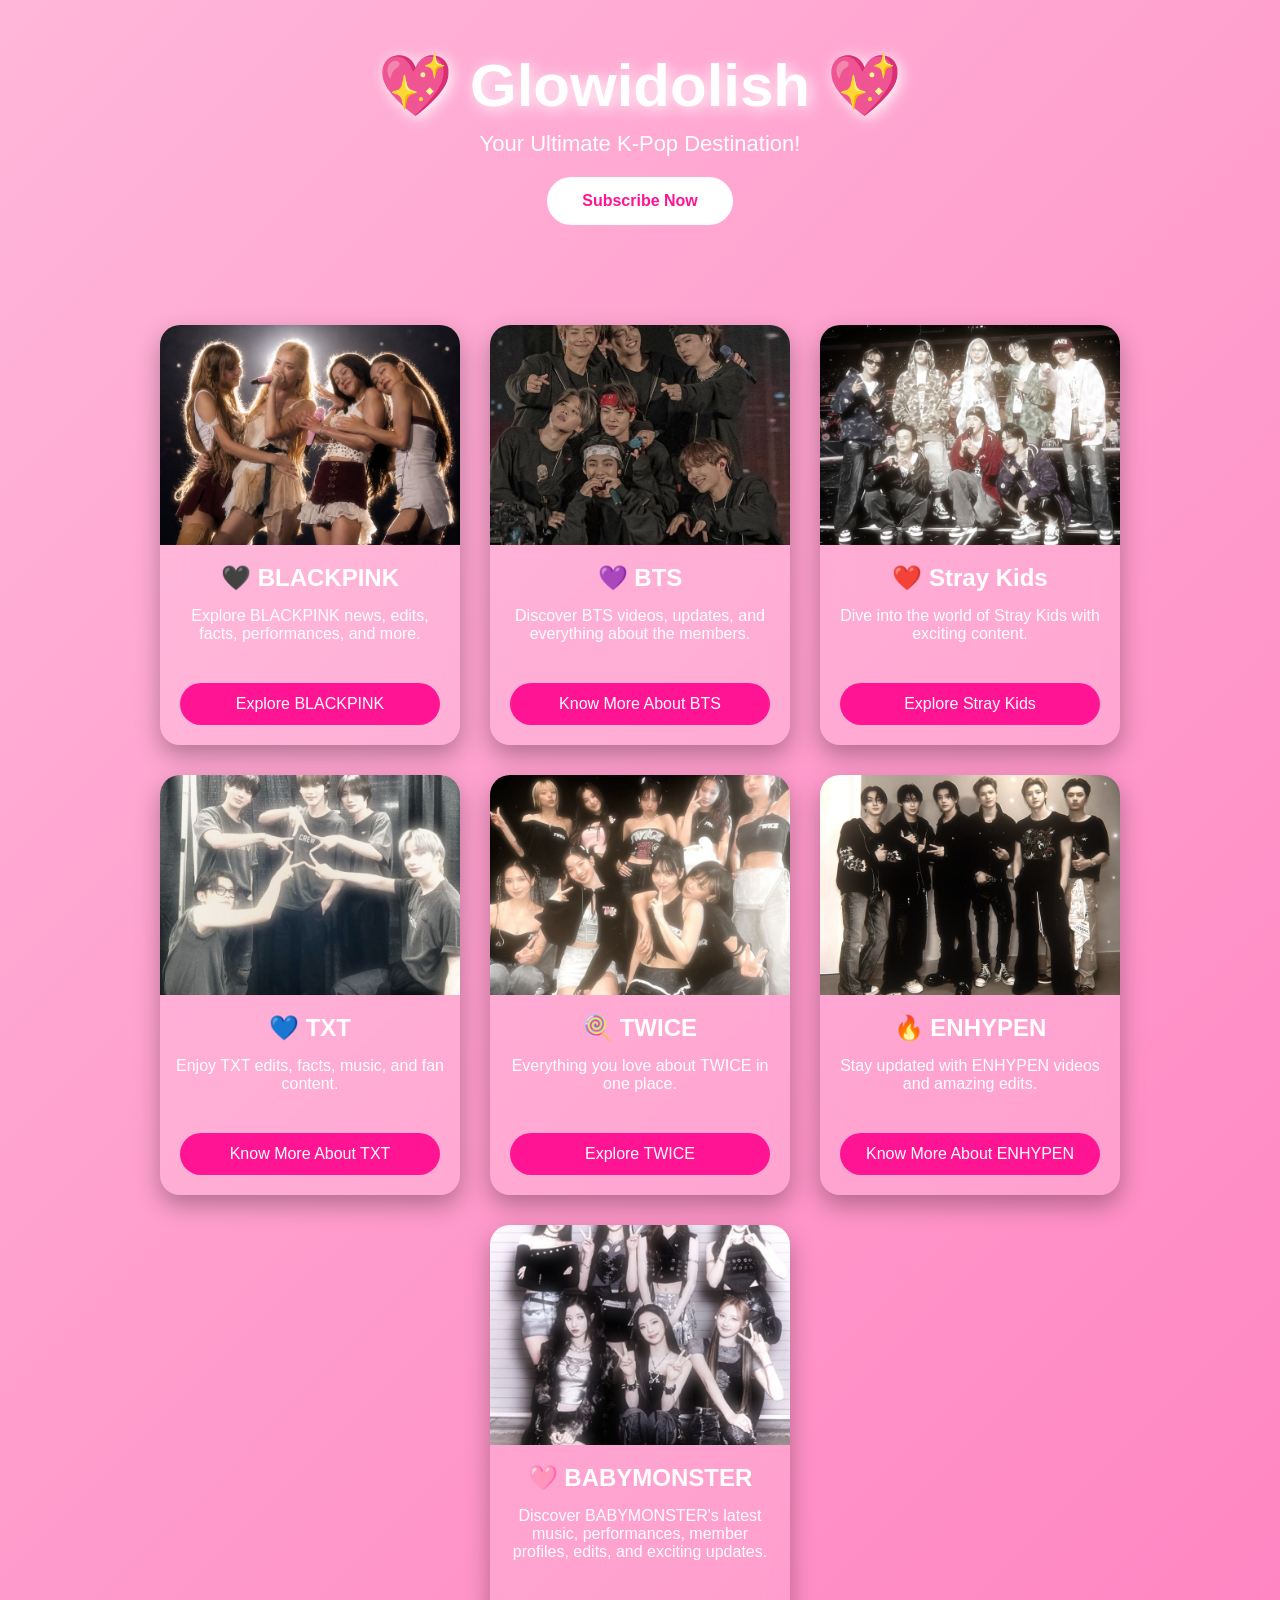
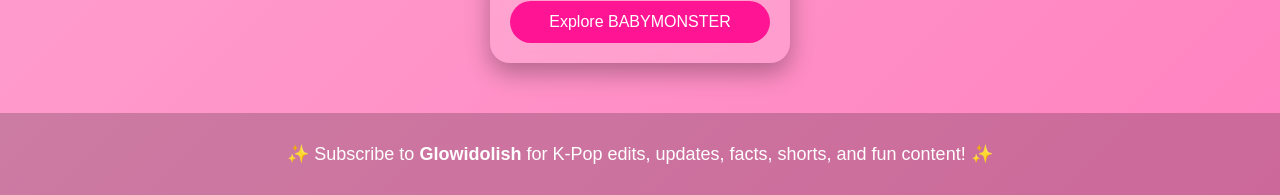
==== index.html @ b87f511a "Rename myprofile.html to index.html" ====
<!DOCTYPE html>
<html lang="en">
<head>
<meta charset="UTF-8">
<meta name="viewport" content="width=device-width, initial-scale=1.0">
<title>Glowidolish | K-Pop Universe</title>

<style>

*{
margin:0;
padding:0;
box-sizing:border-box;
font-family:Arial, sans-serif;
}

body{
background:linear-gradient(135deg,#ffb6d9,#ff69b4,#ff1493);
background-size:300% 300%;
animation:bgMove 10s infinite alternate;
color:white;
}

@keyframes bgMove{
0%{background-position:left;}
100%{background-position:right;}
}

header{
text-align:center;
padding:50px;
}

header h1{
font-size:60px;
text-shadow:3px 3px 15px white;
animation:glow 2s infinite alternate;
}

@keyframes glow{
from{text-shadow:0 0 10px white;}
to{text-shadow:0 0 30px hotpink;}
}

header p{
font-size:22px;
margin-top:10px;
}

.subscribe{
display:inline-block;
margin-top:20px;
padding:15px 35px;
background:white;
color:#ff1493;
border-radius:40px;
text-decoration:none;
font-weight:bold;
transition:.4s;
}

.subscribe:hover{
transform:scale(1.1);
background:#ffe6f2;
}

.container{
display:flex;
flex-wrap:wrap;
justify-content:center;
gap:30px;
padding:50px;
}

.card{
width:300px;
background:rgba(255,255,255,.15);
backdrop-filter:blur(12px);
border-radius:20px;
overflow:hidden;
transition:.5s;
box-shadow:0 10px 25px rgba(0,0,0,.3);
}

.card:hover{
transform:translateY(-10px) scale(1.05);
}

.card img{
width:100%;
height:220px;
object-fit:cover;
}

.card h2{
text-align:center;
padding:15px;
}

.card p{
padding:0 15px 20px;
text-align:center;
}

.card a{
display:block;
text-align:center;
margin:20px;
padding:12px;
background:#ff1493;
color:white;
text-decoration:none;
border-radius:30px;
transition:.3s;
}

.card a:hover{
background:white;
color:#ff1493;
}

footer{
text-align:center;
padding:30px;
font-size:18px;
background:rgba(0,0,0,.2);
}

</style>

</head>

<body>

<header>

<h1>💖 Glowidolish 💖</h1>

<p>Your Ultimate K-Pop Destination!</p>

<a class="subscribe" href="https://youtube.com/@Glowidolish" target="_blank">
Subscribe Now
</a>

</header>

<div class="container">

<div class="card">
<img src="blackpink.jpg" alt="BLACKPINK">
<h2>🖤 BLACKPINK</h2>
<p>Explore BLACKPINK news, edits, facts, performances, and more.</p>
<a href="blackpink.html">Explore BLACKPINK</a>
</div>

<div class="card">
<img src="bts.jpg" alt="BTS">
<h2>💜 BTS</h2>
<p>Discover BTS videos, updates, and everything about the members.</p>
<a href="#">Know More About BTS</a>
</div>

<div class="card">
<img src="straykids.jpg" alt="Stray Kids">
<h2>❤️ Stray Kids</h2>
<p>Dive into the world of Stray Kids with exciting content.</p>
<a href="#">Explore Stray Kids</a>
</div>

<div class="card">
<img src="txt.jpg" alt="TXT">
<h2>💙 TXT</h2>
<p>Enjoy TXT edits, facts, music, and fan content.</p>
<a href="#">Know More About TXT</a>
</div>

<div class="card">
<img src="twice.jpg" alt="TWICE">
<h2>🍭 TWICE</h2>
<p>Everything you love about TWICE in one place.</p>
<a href="#">Explore TWICE</a>
</div>

<div class="card">
<img src="enhypen.jpg" alt="ENHYPEN">
<h2>🔥 ENHYPEN</h2>
<p>Stay updated with ENHYPEN videos and amazing edits.</p>
<a href="#">Know More About ENHYPEN</a>
</div>

<div class="card">
<img src="babymonster.jpg" alt="BABYMONSTER">
<h2>🩷 BABYMONSTER</h2>
<p>Discover BABYMONSTER's latest music, performances, member profiles, edits, and exciting updates.</p>
<a href="#">Explore BABYMONSTER</a>
</div>

</div>

<footer>

✨ Subscribe to <b>Glowidolish</b> for K-Pop edits, updates, facts, shorts, and fun content! ✨

</footer>

</body>
</html>
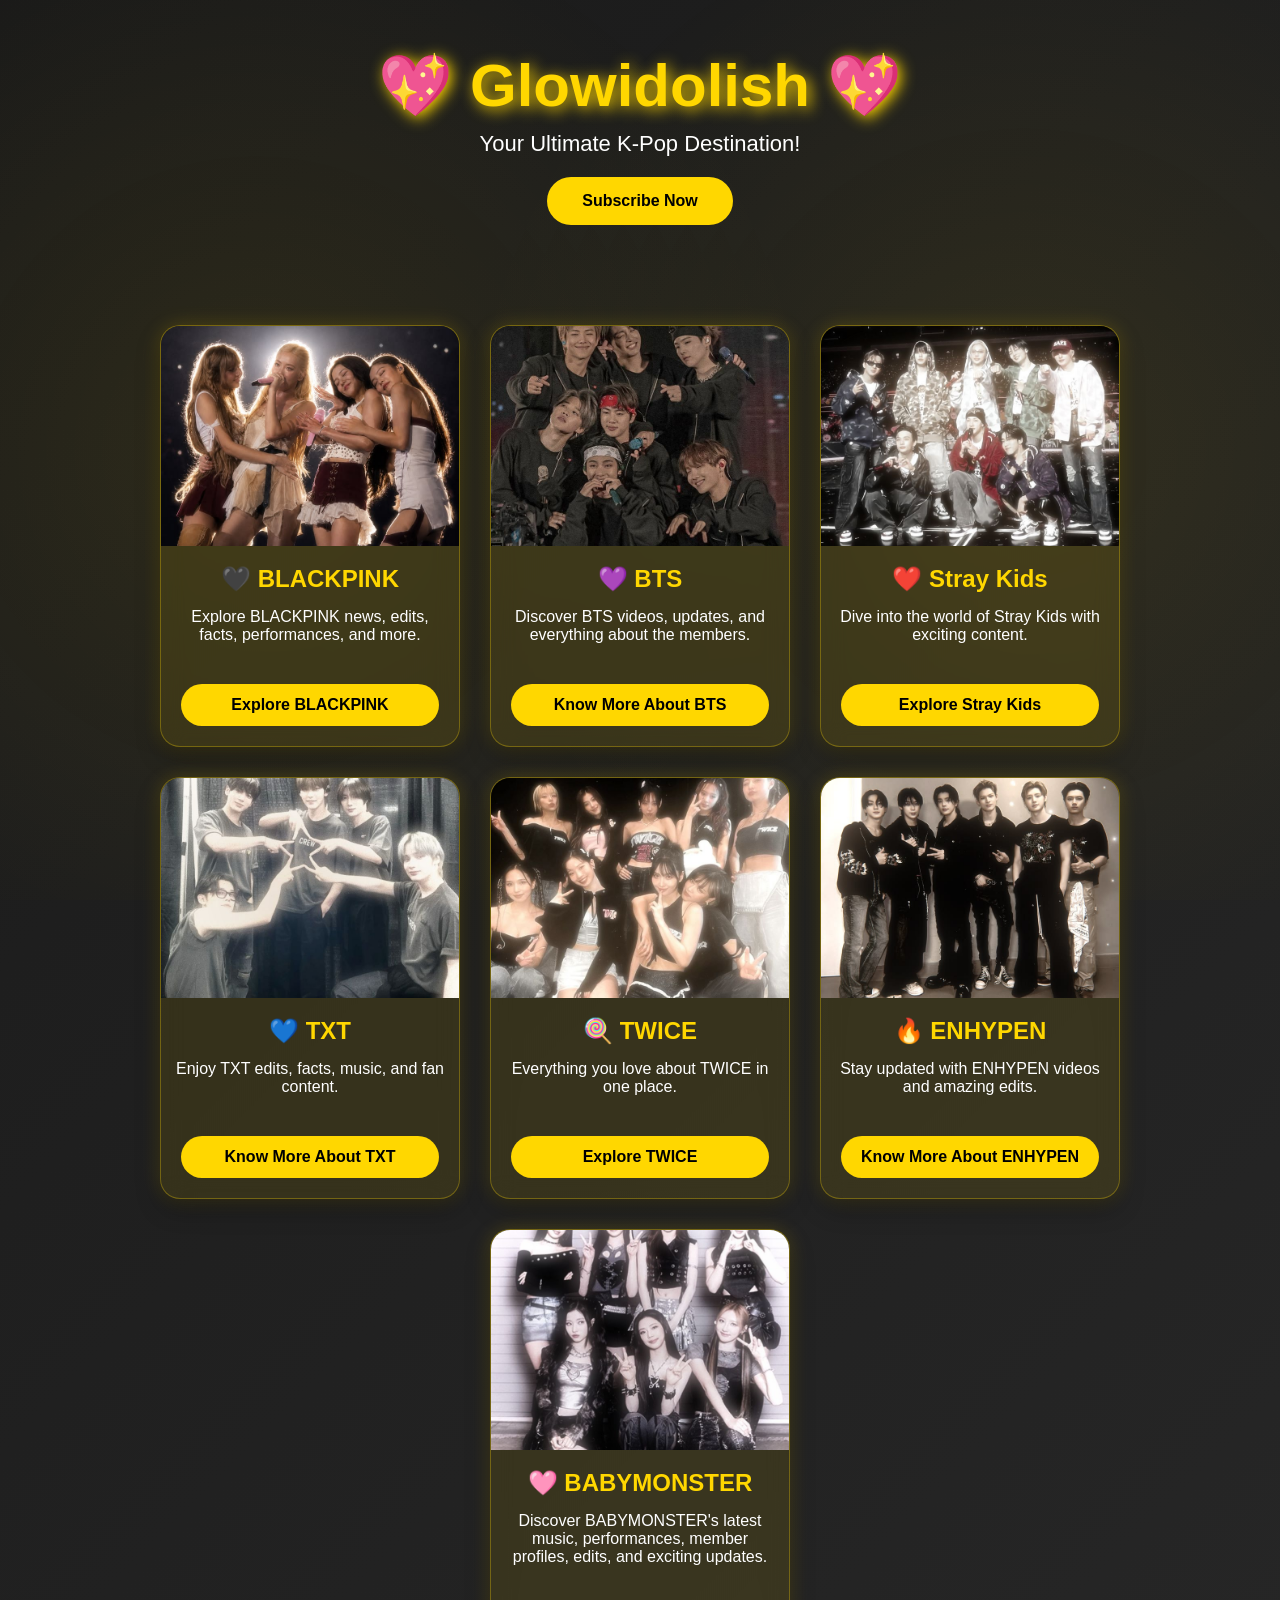
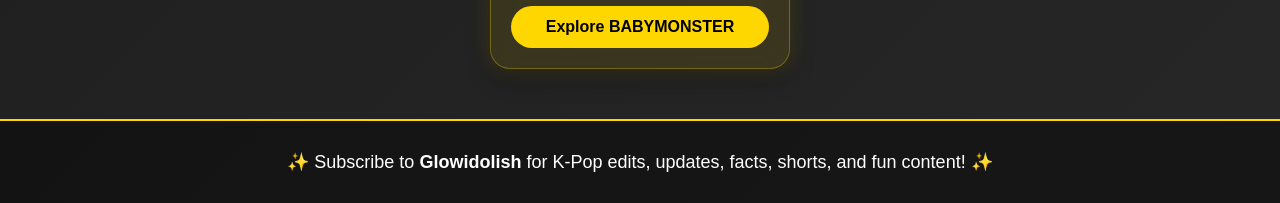
==== commit 8f8bbe60: "Change background to black and golden sparkly" ====
--- a/index.html
+++ b/index.html
@@ -1,208 +1,236 @@
-<!DOCTYPE html>
-<html lang="en">
-<head>
-<meta charset="UTF-8">
-<meta name="viewport" content="width=device-width, initial-scale=1.0">
-<title>Glowidolish | K-Pop Universe</title>
-
-<style>
-
-*{
-margin:0;
-padding:0;
-box-sizing:border-box;
-font-family:Arial, sans-serif;
-}
-
-body{
-background:linear-gradient(135deg,#ffb6d9,#ff69b4,#ff1493);
-background-size:300% 300%;
-animation:bgMove 10s infinite alternate;
-color:white;
-}
-
-@keyframes bgMove{
-0%{background-position:left;}
-100%{background-position:right;}
-}
-
-header{
-text-align:center;
-padding:50px;
-}
-
-header h1{
-font-size:60px;
-text-shadow:3px 3px 15px white;
-animation:glow 2s infinite alternate;
-}
-
-@keyframes glow{
-from{text-shadow:0 0 10px white;}
-to{text-shadow:0 0 30px hotpink;}
-}
-
-header p{
-font-size:22px;
-margin-top:10px;
-}
-
-.subscribe{
-display:inline-block;
-margin-top:20px;
-padding:15px 35px;
-background:white;
-color:#ff1493;
-border-radius:40px;
-text-decoration:none;
-font-weight:bold;
-transition:.4s;
-}
-
-.subscribe:hover{
-transform:scale(1.1);
-background:#ffe6f2;
-}
-
-.container{
-display:flex;
-flex-wrap:wrap;
-justify-content:center;
-gap:30px;
-padding:50px;
-}
-
-.card{
-width:300px;
-background:rgba(255,255,255,.15);
-backdrop-filter:blur(12px);
-border-radius:20px;
-overflow:hidden;
-transition:.5s;
-box-shadow:0 10px 25px rgba(0,0,0,.3);
-}
-
-.card:hover{
-transform:translateY(-10px) scale(1.05);
-}
-
-.card img{
-width:100%;
-height:220px;
-object-fit:cover;
-}
-
-.card h2{
-text-align:center;
-padding:15px;
-}
-
-.card p{
-padding:0 15px 20px;
-text-align:center;
-}
-
-.card a{
-display:block;
-text-align:center;
-margin:20px;
-padding:12px;
-background:#ff1493;
-color:white;
-text-decoration:none;
-border-radius:30px;
-transition:.3s;
-}
-
-.card a:hover{
-background:white;
-color:#ff1493;
-}
-
-footer{
-text-align:center;
-padding:30px;
-font-size:18px;
-background:rgba(0,0,0,.2);
-}
-
-</style>
-
-</head>
-
-<body>
-
-<header>
-
-<h1>💖 Glowidolish 💖</h1>
-
-<p>Your Ultimate K-Pop Destination!</p>
-
-<a class="subscribe" href="https://youtube.com/@Glowidolish" target="_blank">
-Subscribe Now
-</a>
-
-</header>
-
-<div class="container">
-
-<div class="card">
-<img src="blackpink.jpg" alt="BLACKPINK">
-<h2>🖤 BLACKPINK</h2>
-<p>Explore BLACKPINK news, edits, facts, performances, and more.</p>
-<a href="blackpink.html">Explore BLACKPINK</a>
-</div>
-
-<div class="card">
-<img src="bts.jpg" alt="BTS">
-<h2>💜 BTS</h2>
-<p>Discover BTS videos, updates, and everything about the members.</p>
-<a href="#">Know More About BTS</a>
-</div>
-
-<div class="card">
-<img src="straykids.jpg" alt="Stray Kids">
-<h2>❤️ Stray Kids</h2>
-<p>Dive into the world of Stray Kids with exciting content.</p>
-<a href="#">Explore Stray Kids</a>
-</div>
-
-<div class="card">
-<img src="txt.jpg" alt="TXT">
-<h2>💙 TXT</h2>
-<p>Enjoy TXT edits, facts, music, and fan content.</p>
-<a href="#">Know More About TXT</a>
-</div>
-
-<div class="card">
-<img src="twice.jpg" alt="TWICE">
-<h2>🍭 TWICE</h2>
-<p>Everything you love about TWICE in one place.</p>
-<a href="#">Explore TWICE</a>
-</div>
-
-<div class="card">
-<img src="enhypen.jpg" alt="ENHYPEN">
-<h2>🔥 ENHYPEN</h2>
-<p>Stay updated with ENHYPEN videos and amazing edits.</p>
-<a href="#">Know More About ENHYPEN</a>
-</div>
-
-<div class="card">
-<img src="babymonster.jpg" alt="BABYMONSTER">
-<h2>🩷 BABYMONSTER</h2>
-<p>Discover BABYMONSTER's latest music, performances, member profiles, edits, and exciting updates.</p>
-<a href="#">Explore BABYMONSTER</a>
-</div>
-
-</div>
-
-<footer>
-
-✨ Subscribe to <b>Glowidolish</b> for K-Pop edits, updates, facts, shorts, and fun content! ✨
-
-</footer>
-
-</body>
-</html>
-
+<!DOCTYPE html>
+<html lang="en">
+<head>
+<meta charset="UTF-8">
+<meta name="viewport" content="width=device-width, initial-scale=1.0">
+<title>Glowidolish | K-Pop Universe</title>
+
+<style>
+
+*{
+margin:0;
+padding:0;
+box-sizing:border-box;
+font-family:Arial, sans-serif;
+}
+
+body{
+background:linear-gradient(135deg,#1a1a1a,#2d2d2d,#000000);
+background-size:300% 300%;
+animation:bgMove 10s infinite alternate;
+color:white;
+position:relative;
+overflow-x:hidden;
+}
+
+body::before{
+content:'';
+position:fixed;
+top:0;
+left:0;
+width:100%;
+height:100%;
+background:
+radial-gradient(circle at 20% 50%, rgba(255,215,0,.08) 0%, transparent 50%),
+radial-gradient(circle at 80% 50%, rgba(255,215,0,.08) 0%, transparent 50%);
+pointer-events:none;
+animation:sparkle 4s infinite;
+z-index:-1;
+}
+
+@keyframes sparkle{
+0%, 100%{opacity:.5;}
+50%{opacity:1;}
+}
+
+@keyframes bgMove{
+0%{background-position:left;}
+100%{background-position:right;}
+}
+
+header{
+text-align:center;
+padding:50px;
+}
+
+header h1{
+font-size:60px;
+text-shadow:3px 3px 15px #ffd700;
+animation:glow 2s infinite alternate;
+color:#ffd700;
+}
+
+@keyframes glow{
+from{text-shadow:0 0 10px #ffd700;}
+to{text-shadow:0 0 30px #ffed4e;}
+}
+
+header p{
+font-size:22px;
+margin-top:10px;
+}
+
+.subscribe{
+display:inline-block;
+margin-top:20px;
+padding:15px 35px;
+background:#ffd700;
+color:#000000;
+border-radius:40px;
+text-decoration:none;
+font-weight:bold;
+transition:.4s;
+}
+
+.subscribe:hover{
+transform:scale(1.1);
+background:#ffed4e;
+box-shadow:0 0 20px #ffd700;
+}
+
+.container{
+display:flex;
+flex-wrap:wrap;
+justify-content:center;
+gap:30px;
+padding:50px;
+}
+
+.card{
+width:300px;
+background:rgba(255,215,0,.1);
+backdrop-filter:blur(12px);
+border-radius:20px;
+overflow:hidden;
+transition:.5s;
+box-shadow:0 10px 25px rgba(0,0,0,.3), 0 0 20px rgba(255,215,0,.2);
+border:1px solid rgba(255,215,0,.3);
+}
+
+.card:hover{
+transform:translateY(-10px) scale(1.05);
+box-shadow:0 10px 25px rgba(0,0,0,.3), 0 0 40px rgba(255,215,0,.4);
+}
+
+.card img{
+width:100%;
+height:220px;
+object-fit:cover;
+}
+
+.card h2{
+text-align:center;
+padding:15px;
+color:#ffd700;
+}
+
+.card p{
+padding:0 15px 20px;
+text-align:center;
+}
+
+.card a{
+display:block;
+text-align:center;
+margin:20px;
+padding:12px;
+background:#ffd700;
+color:#000000;
+text-decoration:none;
+border-radius:30px;
+transition:.3s;
+font-weight:bold;
+}
+
+.card a:hover{
+background:#ffed4e;
+box-shadow:0 0 15px #ffd700;
+}
+
+footer{
+text-align:center;
+padding:30px;
+font-size:18px;
+background:rgba(0,0,0,.4);
+border-top:2px solid #ffd700;
+}
+
+</style>
+
+</head>
+
+<body>
+
+<header>
+
+<h1>💖 Glowidolish 💖</h1>
+
+<p>Your Ultimate K-Pop Destination!</p>
+
+<a class="subscribe" href="https://youtube.com/@Glowidolish" target="_blank">
+Subscribe Now
+</a>
+
+</header>
+
+<div class="container">
+
+<div class="card">
+<img src="blackpink.jpg" alt="BLACKPINK">
+<h2>🖤 BLACKPINK</h2>
+<p>Explore BLACKPINK news, edits, facts, performances, and more.</p>
+<a href="blackpink.html">Explore BLACKPINK</a>
+</div>
+
+<div class="card">
+<img src="bts.jpg" alt="BTS">
+<h2>💜 BTS</h2>
+<p>Discover BTS videos, updates, and everything about the members.</p>
+<a href="#">Know More About BTS</a>
+</div>
+
+<div class="card">
+<img src="straykids.jpg" alt="Stray Kids">
+<h2>❤️ Stray Kids</h2>
+<p>Dive into the world of Stray Kids with exciting content.</p>
+<a href="#">Explore Stray Kids</a>
+</div>
+
+<div class="card">
+<img src="txt.jpg" alt="TXT">
+<h2>💙 TXT</h2>
+<p>Enjoy TXT edits, facts, music, and fan content.</p>
+<a href="#">Know More About TXT</a>
+</div>
+
+<div class="card">
+<img src="twice.jpg" alt="TWICE">
+<h2>🍭 TWICE</h2>
+<p>Everything you love about TWICE in one place.</p>
+<a href="#">Explore TWICE</a>
+</div>
+
+<div class="card">
+<img src="enhypen.jpg" alt="ENHYPEN">
+<h2>🔥 ENHYPEN</h2>
+<p>Stay updated with ENHYPEN videos and amazing edits.</p>
+<a href="#">Know More About ENHYPEN</a>
+</div>
+
+<div class="card">
+<img src="babymonster.jpg" alt="BABYMONSTER">
+<h2>🩷 BABYMONSTER</h2>
+<p>Discover BABYMONSTER's latest music, performances, member profiles, edits, and exciting updates.</p>
+<a href="#">Explore BABYMONSTER</a>
+</div>
+
+</div>
+
+<footer>
+
+✨ Subscribe to <b>Glowidolish</b> for K-Pop edits, updates, facts, shorts, and fun content! ✨
+
+</footer>
+
+</body>
+</html>
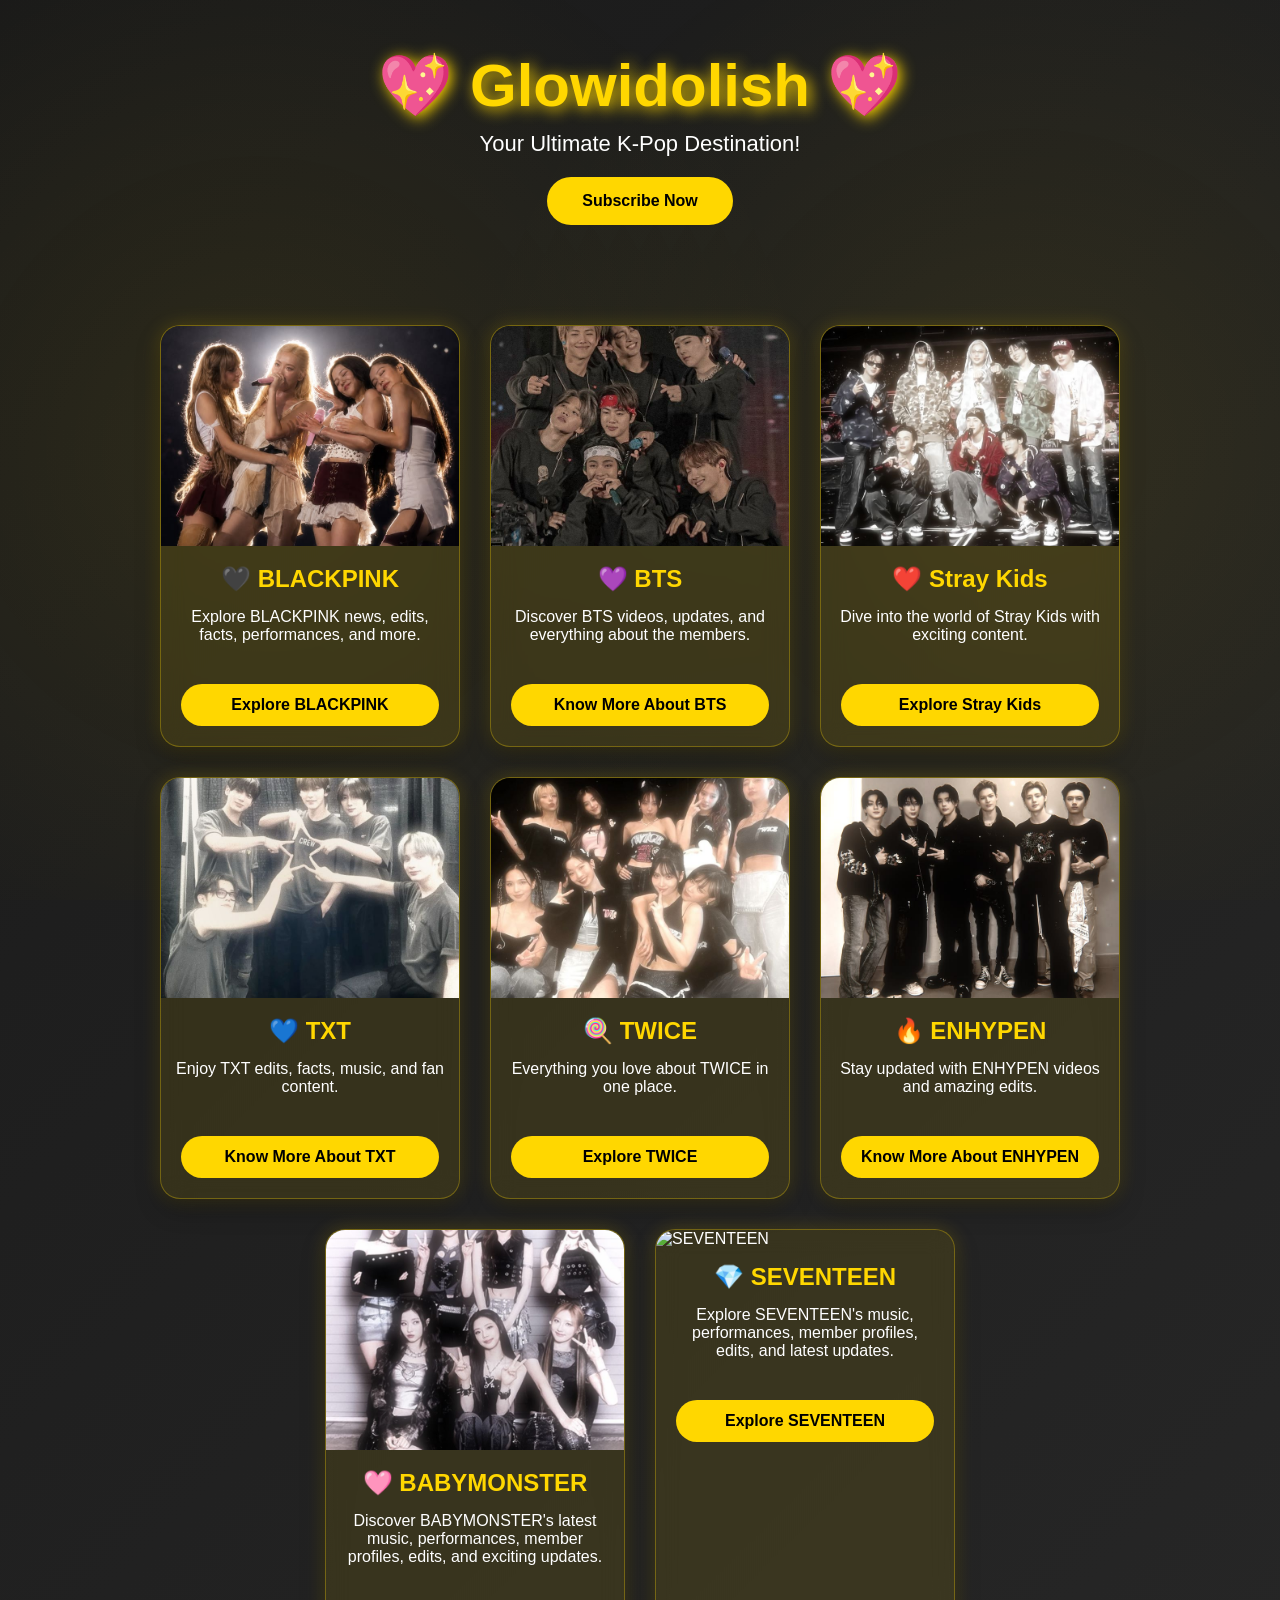
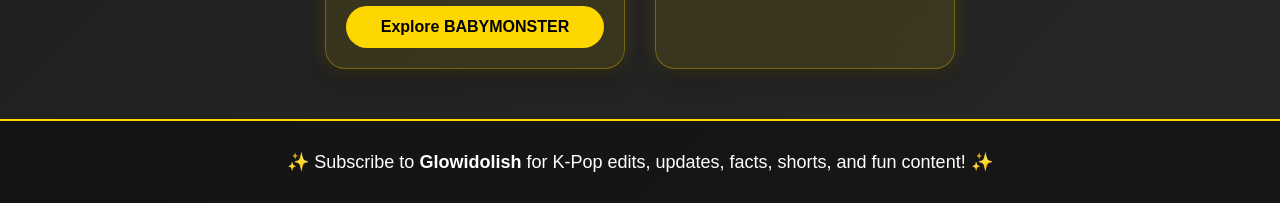
==== commit 46bbe3a0: "Add SEVENTEEN card to K-Pop destination page" ====
--- a/index.html
+++ b/index.html
@@ -186,7 +186,7 @@
 <img src="bts.jpg" alt="BTS">
 <h2>💜 BTS</h2>
 <p>Discover BTS videos, updates, and everything about the members.</p>
-<a href="#">Know More About BTS</a>
+<a href="bts.html">Know More About BTS</a>
 </div>
 
 <div class="card">
@@ -224,6 +224,13 @@
 <a href="#">Explore BABYMONSTER</a>
 </div>
 
+<div class="card">
+<img src="seventeen.jpg" alt="SEVENTEEN">
+<h2>💎 SEVENTEEN</h2>
+<p>Explore SEVENTEEN's music, performances, member profiles, edits, and latest updates.</p>
+<a href="#">Explore SEVENTEEN</a>
+</div>
+
 </div>
 
 <footer>
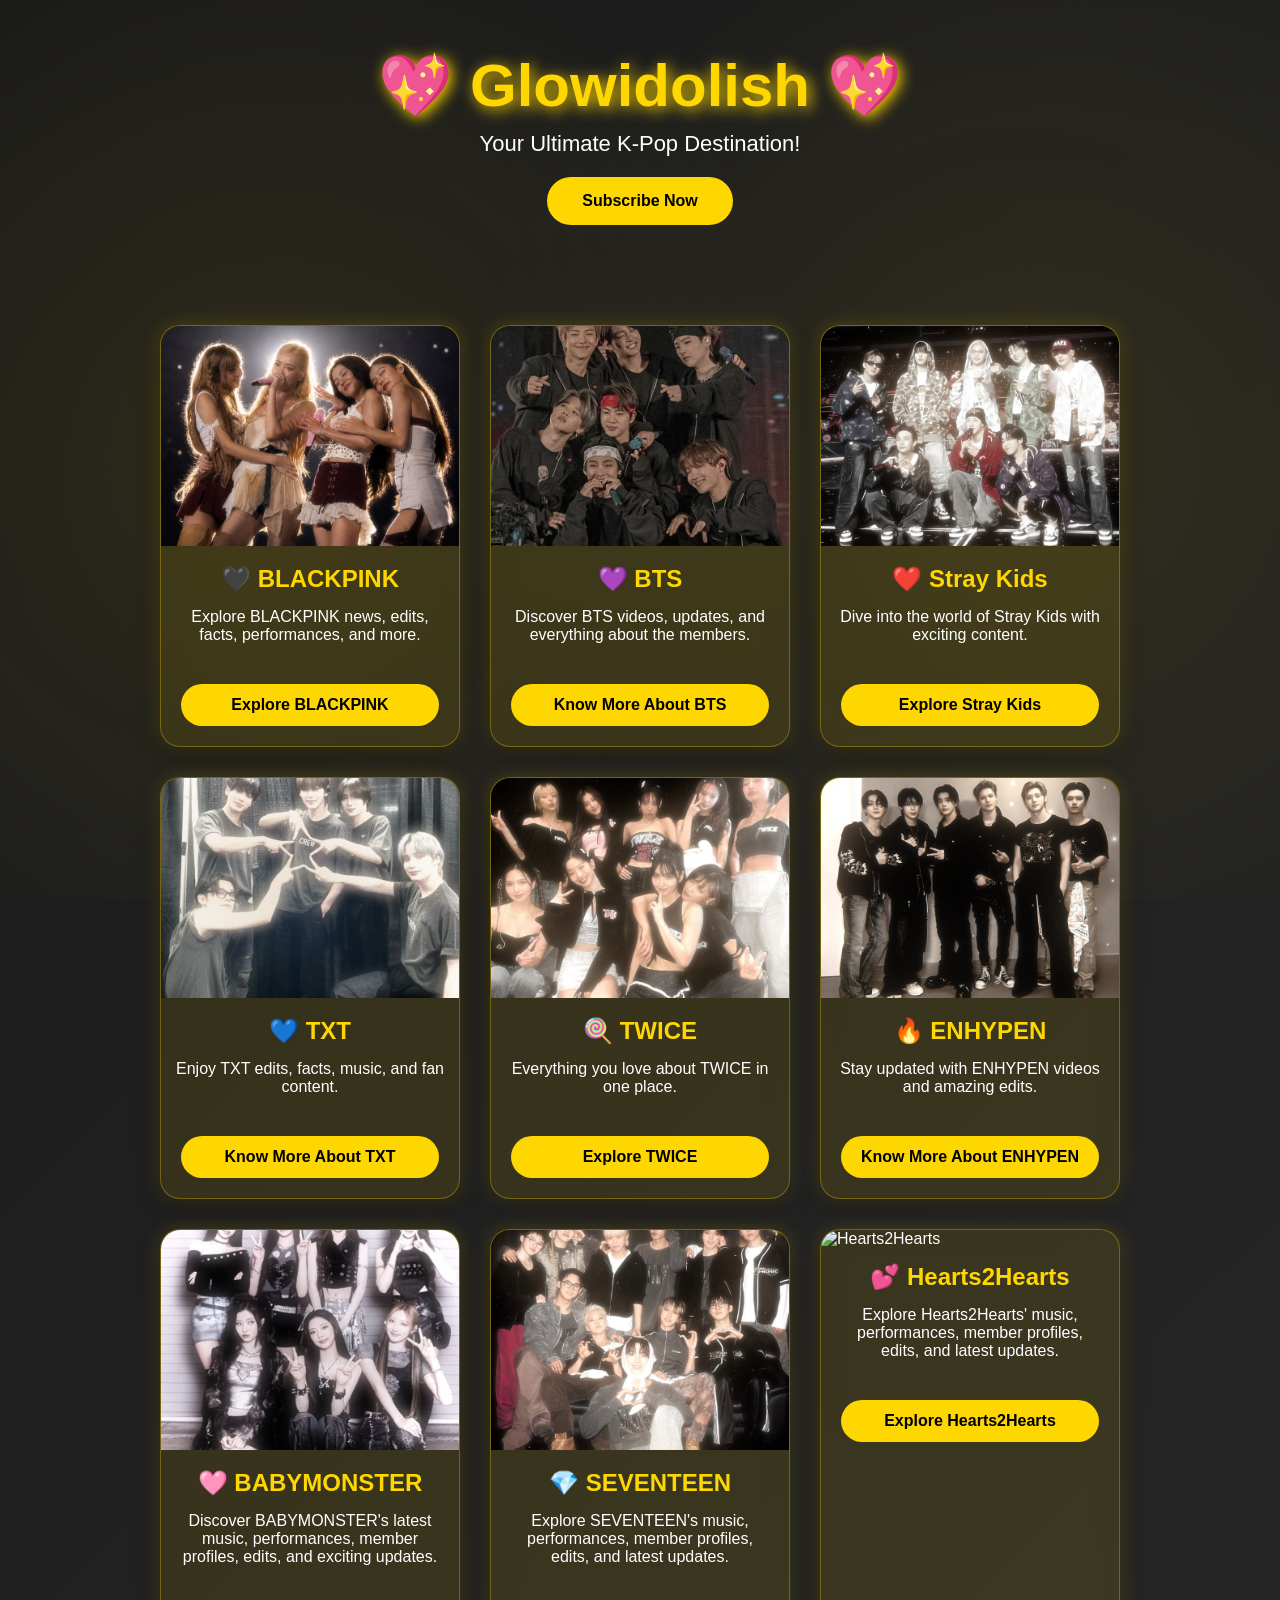
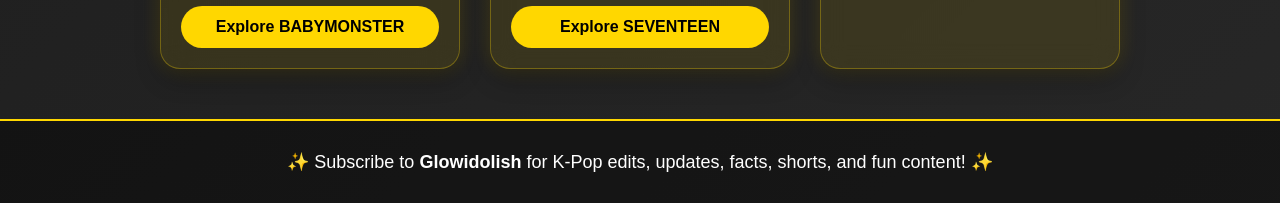
==== commit 28093d9f: "Add Hearts2Hearts group card" ====
--- a/index.html
+++ b/index.html
@@ -231,6 +231,13 @@
 <a href="#">Explore SEVENTEEN</a>
 </div>
 
+<div class="card">
+<img src="h2h.jpg" alt="Hearts2Hearts">
+<h2>💕 Hearts2Hearts</h2>
+<p>Explore Hearts2Hearts' music, performances, member profiles, edits, and latest updates.</p>
+<a href="#">Explore Hearts2Hearts</a>
+</div>
+
 </div>
 
 <footer>
